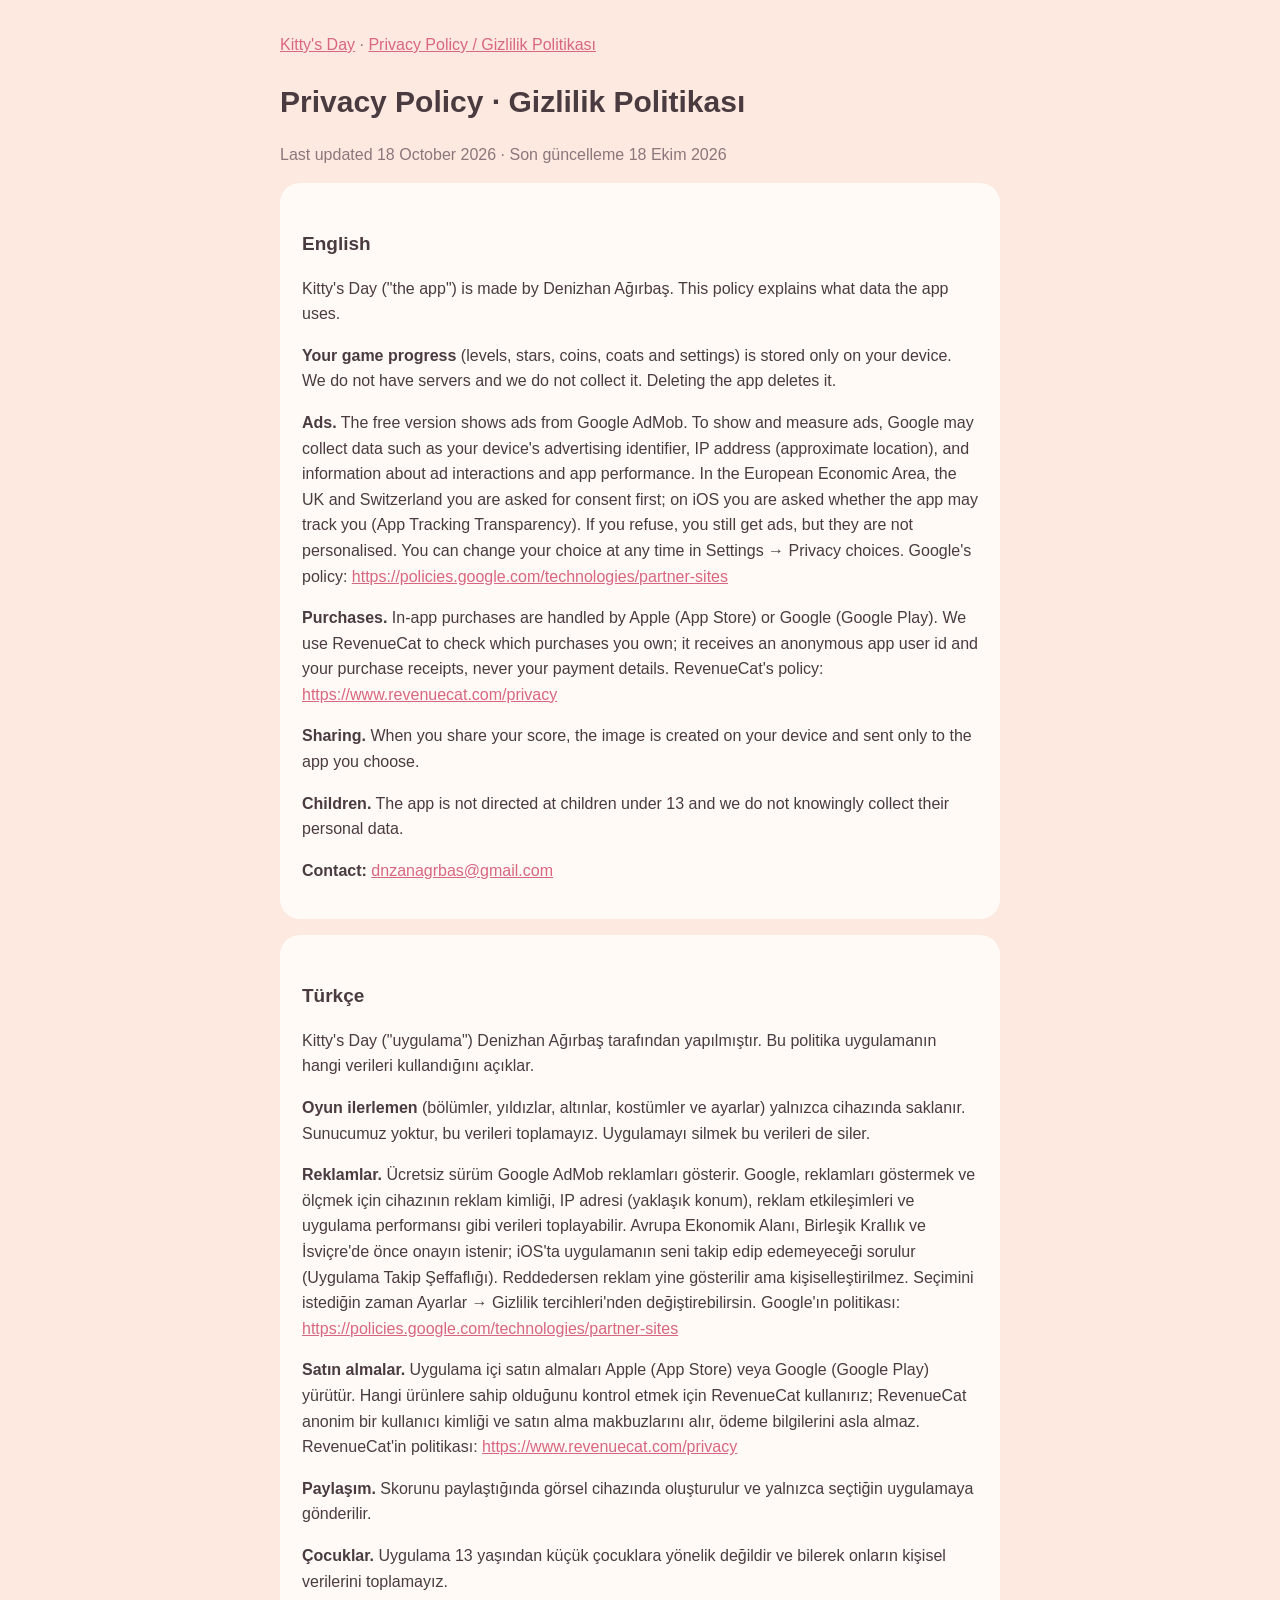
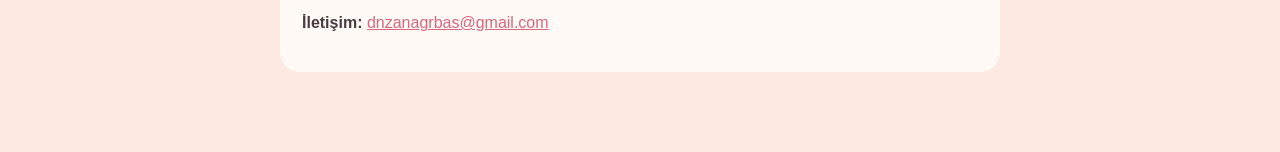
==== privacy.html @ 9539b6dd "Kitty's Day support and privacy policy" ====
<!doctype html>
<html lang="en"><head><meta charset="utf-8"><meta name="viewport" content="width=device-width, initial-scale=1">
<title>Kitty's Day Privacy Policy</title><link rel="stylesheet" href="style.css"></head>
<body><main><nav><a href="index.html">Kitty's Day</a> · <a href="privacy.html">Privacy Policy / Gizlilik Politikası</a></nav>
<h1>Privacy Policy · Gizlilik Politikası</h1>
<p class="muted">Last updated 18 October 2026 · Son güncelleme 18 Ekim 2026</p>
<div class="card" lang="en"><h2>English</h2><p>Kitty&#x27;s Day (&quot;the app&quot;) is made by Denizhan Ağırbaş. This policy explains what data the app uses.</p><p><strong>Your game progress</strong> (levels, stars, coins, coats and settings) is stored only on your device. We do not have servers and we do not collect it. Deleting the app deletes it.</p><p><strong>Ads.</strong> The free version shows ads from Google AdMob. To show and measure ads, Google may collect data such as your device&#x27;s advertising identifier, IP address (approximate location), and information about ad interactions and app performance. In the European Economic Area, the UK and Switzerland you are asked for consent first; on iOS you are asked whether the app may track you (App Tracking Transparency). If you refuse, you still get ads, but they are not personalised. You can change your choice at any time in Settings → Privacy choices. Google&#x27;s policy: <a href="https://policies.google.com/technologies/partner-sites">https://policies.google.com/technologies/partner-sites</a></p><p><strong>Purchases.</strong> In-app purchases are handled by Apple (App Store) or Google (Google Play). We use RevenueCat to check which purchases you own; it receives an anonymous app user id and your purchase receipts, never your payment details. RevenueCat&#x27;s policy: <a href="https://www.revenuecat.com/privacy">https://www.revenuecat.com/privacy</a></p><p><strong>Sharing.</strong> When you share your score, the image is created on your device and sent only to the app you choose.</p><p><strong>Children.</strong> The app is not directed at children under 13 and we do not knowingly collect their personal data.</p><p><strong>Contact:</strong> <a href="mailto:dnzanagrbas@gmail.com">dnzanagrbas@gmail.com</a></p></div>
<div class="card" lang="tr"><h2>Türkçe</h2><p>Kitty&#x27;s Day (&quot;uygulama&quot;) Denizhan Ağırbaş tarafından yapılmıştır. Bu politika uygulamanın hangi verileri kullandığını açıklar.</p><p><strong>Oyun ilerlemen</strong> (bölümler, yıldızlar, altınlar, kostümler ve ayarlar) yalnızca cihazında saklanır. Sunucumuz yoktur, bu verileri toplamayız. Uygulamayı silmek bu verileri de siler.</p><p><strong>Reklamlar.</strong> Ücretsiz sürüm Google AdMob reklamları gösterir. Google, reklamları göstermek ve ölçmek için cihazının reklam kimliği, IP adresi (yaklaşık konum), reklam etkileşimleri ve uygulama performansı gibi verileri toplayabilir. Avrupa Ekonomik Alanı, Birleşik Krallık ve İsviçre&#x27;de önce onayın istenir; iOS&#x27;ta uygulamanın seni takip edip edemeyeceği sorulur (Uygulama Takip Şeffaflığı). Reddedersen reklam yine gösterilir ama kişiselleştirilmez. Seçimini istediğin zaman Ayarlar → Gizlilik tercihleri&#x27;nden değiştirebilirsin. Google&#x27;ın politikası: <a href="https://policies.google.com/technologies/partner-sites">https://policies.google.com/technologies/partner-sites</a></p><p><strong>Satın almalar.</strong> Uygulama içi satın almaları Apple (App Store) veya Google (Google Play) yürütür. Hangi ürünlere sahip olduğunu kontrol etmek için RevenueCat kullanırız; RevenueCat anonim bir kullanıcı kimliği ve satın alma makbuzlarını alır, ödeme bilgilerini asla almaz. RevenueCat&#x27;in politikası: <a href="https://www.revenuecat.com/privacy">https://www.revenuecat.com/privacy</a></p><p><strong>Paylaşım.</strong> Skorunu paylaştığında görsel cihazında oluşturulur ve yalnızca seçtiğin uygulamaya gönderilir.</p><p><strong>Çocuklar.</strong> Uygulama 13 yaşından küçük çocuklara yönelik değildir ve bilerek onların kişisel verilerini toplamayız.</p><p><strong>İletişim:</strong> <a href="mailto:dnzanagrbas@gmail.com">dnzanagrbas@gmail.com</a></p></div>
</main></body></html>
---- style.css ----
:root{--bg:#fde9df;--card:#fffaf6;--fg:#4a3b40;--muted:#8a777c;--accent:#d9667f}
@media (prefers-color-scheme: dark){:root{--bg:#2a2024;--card:#352a2f;--fg:#f6e9e3;--muted:#bba9ad;--accent:#f39ab0}}
body{background:var(--bg);color:var(--fg);font:16px/1.6 ui-rounded,-apple-system,BlinkMacSystemFont,"Segoe UI",sans-serif;margin:0}
main{max-width:720px;margin:0 auto;padding:32px 16px 64px}
.card{background:var(--card);border-radius:20px;padding:20px 22px;margin:16px 0}
h1{font-size:30px;margin:0 0 6px}h2{font-size:19px;margin:26px 0 6px}
a{color:var(--accent)}nav{margin-bottom:20px;color:var(--muted)}.muted{color:var(--muted)}
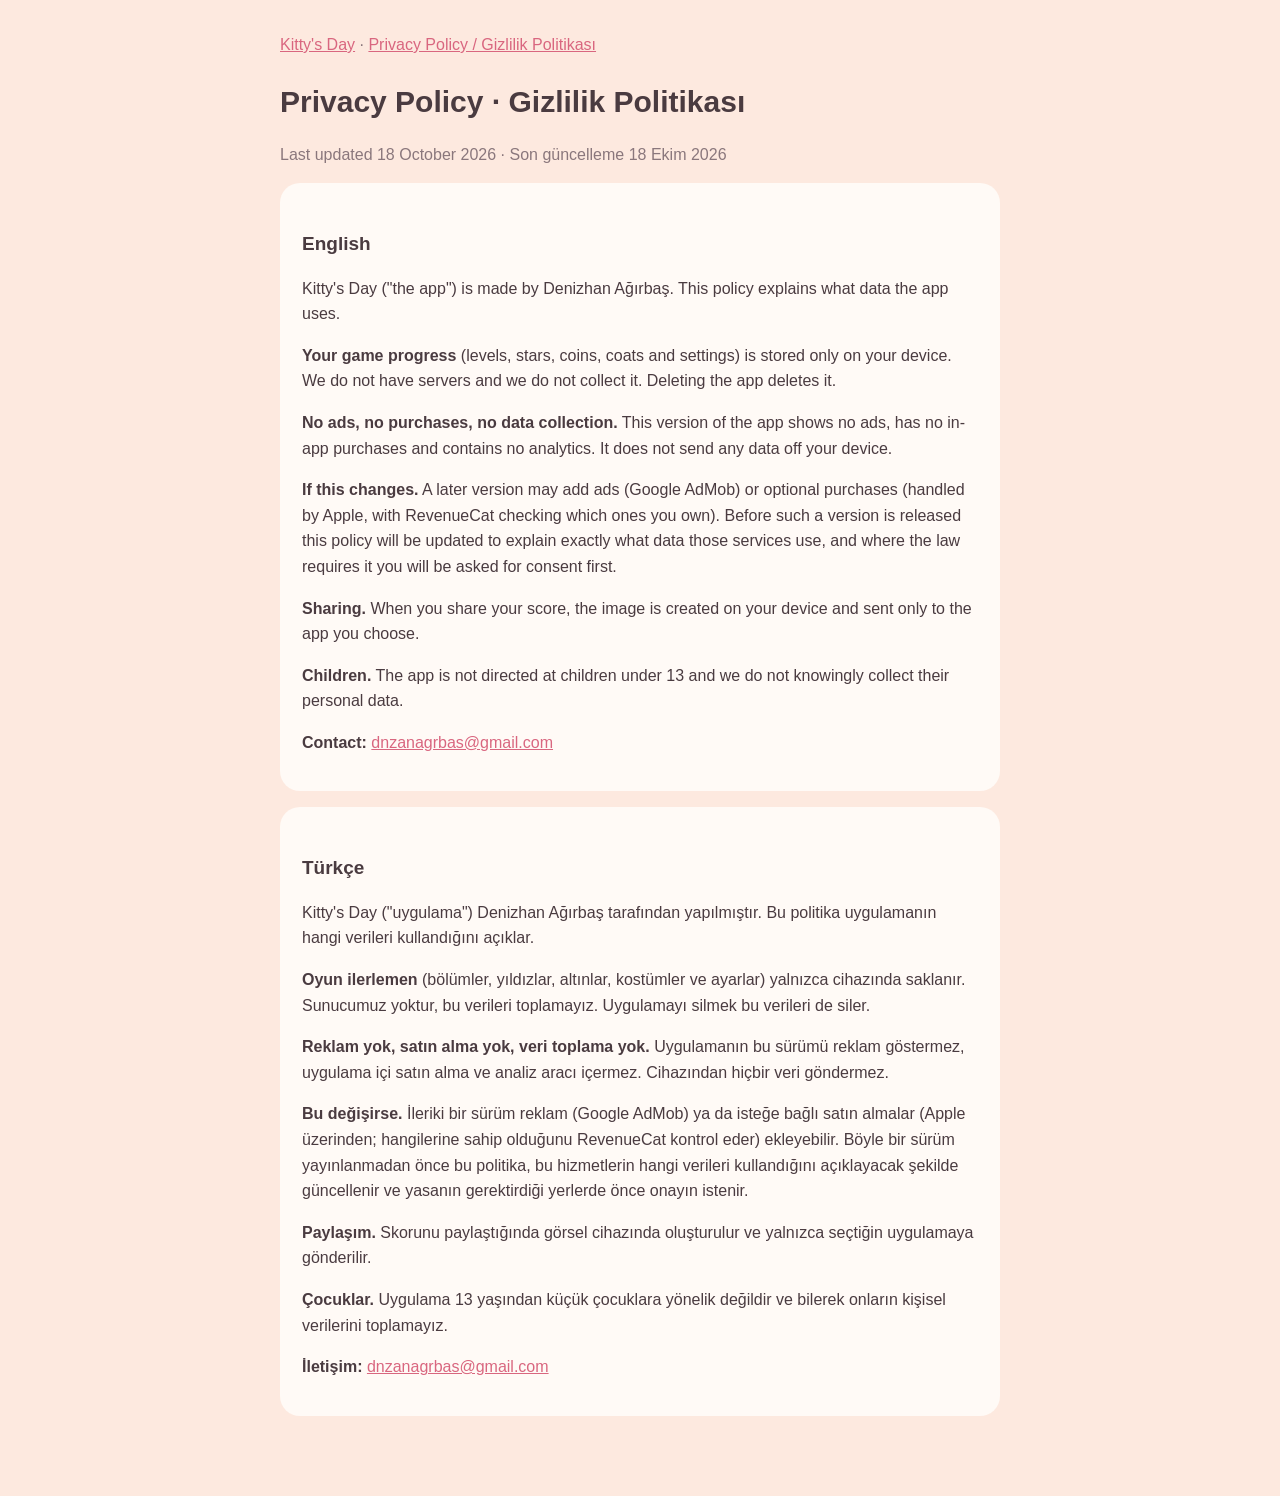
==== commit 6957a237: "Version 1.0: no ads, no purchases, no data collection" ====
--- a/privacy.html
+++ b/privacy.html
@@ -4,6 +4,6 @@
 <body><main><nav><a href="index.html">Kitty's Day</a> · <a href="privacy.html">Privacy Policy / Gizlilik Politikası</a></nav>
 <h1>Privacy Policy · Gizlilik Politikası</h1>
 <p class="muted">Last updated 18 October 2026 · Son güncelleme 18 Ekim 2026</p>
-<div class="card" lang="en"><h2>English</h2><p>Kitty&#x27;s Day (&quot;the app&quot;) is made by Denizhan Ağırbaş. This policy explains what data the app uses.</p><p><strong>Your game progress</strong> (levels, stars, coins, coats and settings) is stored only on your device. We do not have servers and we do not collect it. Deleting the app deletes it.</p><p><strong>Ads.</strong> The free version shows ads from Google AdMob. To show and measure ads, Google may collect data such as your device&#x27;s advertising identifier, IP address (approximate location), and information about ad interactions and app performance. In the European Economic Area, the UK and Switzerland you are asked for consent first; on iOS you are asked whether the app may track you (App Tracking Transparency). If you refuse, you still get ads, but they are not personalised. You can change your choice at any time in Settings → Privacy choices. Google&#x27;s policy: <a href="https://policies.google.com/technologies/partner-sites">https://policies.google.com/technologies/partner-sites</a></p><p><strong>Purchases.</strong> In-app purchases are handled by Apple (App Store) or Google (Google Play). We use RevenueCat to check which purchases you own; it receives an anonymous app user id and your purchase receipts, never your payment details. RevenueCat&#x27;s policy: <a href="https://www.revenuecat.com/privacy">https://www.revenuecat.com/privacy</a></p><p><strong>Sharing.</strong> When you share your score, the image is created on your device and sent only to the app you choose.</p><p><strong>Children.</strong> The app is not directed at children under 13 and we do not knowingly collect their personal data.</p><p><strong>Contact:</strong> <a href="mailto:dnzanagrbas@gmail.com">dnzanagrbas@gmail.com</a></p></div>
-<div class="card" lang="tr"><h2>Türkçe</h2><p>Kitty&#x27;s Day (&quot;uygulama&quot;) Denizhan Ağırbaş tarafından yapılmıştır. Bu politika uygulamanın hangi verileri kullandığını açıklar.</p><p><strong>Oyun ilerlemen</strong> (bölümler, yıldızlar, altınlar, kostümler ve ayarlar) yalnızca cihazında saklanır. Sunucumuz yoktur, bu verileri toplamayız. Uygulamayı silmek bu verileri de siler.</p><p><strong>Reklamlar.</strong> Ücretsiz sürüm Google AdMob reklamları gösterir. Google, reklamları göstermek ve ölçmek için cihazının reklam kimliği, IP adresi (yaklaşık konum), reklam etkileşimleri ve uygulama performansı gibi verileri toplayabilir. Avrupa Ekonomik Alanı, Birleşik Krallık ve İsviçre&#x27;de önce onayın istenir; iOS&#x27;ta uygulamanın seni takip edip edemeyeceği sorulur (Uygulama Takip Şeffaflığı). Reddedersen reklam yine gösterilir ama kişiselleştirilmez. Seçimini istediğin zaman Ayarlar → Gizlilik tercihleri&#x27;nden değiştirebilirsin. Google&#x27;ın politikası: <a href="https://policies.google.com/technologies/partner-sites">https://policies.google.com/technologies/partner-sites</a></p><p><strong>Satın almalar.</strong> Uygulama içi satın almaları Apple (App Store) veya Google (Google Play) yürütür. Hangi ürünlere sahip olduğunu kontrol etmek için RevenueCat kullanırız; RevenueCat anonim bir kullanıcı kimliği ve satın alma makbuzlarını alır, ödeme bilgilerini asla almaz. RevenueCat&#x27;in politikası: <a href="https://www.revenuecat.com/privacy">https://www.revenuecat.com/privacy</a></p><p><strong>Paylaşım.</strong> Skorunu paylaştığında görsel cihazında oluşturulur ve yalnızca seçtiğin uygulamaya gönderilir.</p><p><strong>Çocuklar.</strong> Uygulama 13 yaşından küçük çocuklara yönelik değildir ve bilerek onların kişisel verilerini toplamayız.</p><p><strong>İletişim:</strong> <a href="mailto:dnzanagrbas@gmail.com">dnzanagrbas@gmail.com</a></p></div>
+<div class="card" lang="en"><h2>English</h2><p>Kitty&#x27;s Day (&quot;the app&quot;) is made by Denizhan Ağırbaş. This policy explains what data the app uses.</p><p><strong>Your game progress</strong> (levels, stars, coins, coats and settings) is stored only on your device. We do not have servers and we do not collect it. Deleting the app deletes it.</p><p><strong>No ads, no purchases, no data collection.</strong> This version of the app shows no ads, has no in-app purchases and contains no analytics. It does not send any data off your device.</p><p><strong>If this changes.</strong> A later version may add ads (Google AdMob) or optional purchases (handled by Apple, with RevenueCat checking which ones you own). Before such a version is released this policy will be updated to explain exactly what data those services use, and where the law requires it you will be asked for consent first.</p><p><strong>Sharing.</strong> When you share your score, the image is created on your device and sent only to the app you choose.</p><p><strong>Children.</strong> The app is not directed at children under 13 and we do not knowingly collect their personal data.</p><p><strong>Contact:</strong> <a href="mailto:dnzanagrbas@gmail.com">dnzanagrbas@gmail.com</a></p></div>
+<div class="card" lang="tr"><h2>Türkçe</h2><p>Kitty&#x27;s Day (&quot;uygulama&quot;) Denizhan Ağırbaş tarafından yapılmıştır. Bu politika uygulamanın hangi verileri kullandığını açıklar.</p><p><strong>Oyun ilerlemen</strong> (bölümler, yıldızlar, altınlar, kostümler ve ayarlar) yalnızca cihazında saklanır. Sunucumuz yoktur, bu verileri toplamayız. Uygulamayı silmek bu verileri de siler.</p><p><strong>Reklam yok, satın alma yok, veri toplama yok.</strong> Uygulamanın bu sürümü reklam göstermez, uygulama içi satın alma ve analiz aracı içermez. Cihazından hiçbir veri göndermez.</p><p><strong>Bu değişirse.</strong> İleriki bir sürüm reklam (Google AdMob) ya da isteğe bağlı satın almalar (Apple üzerinden; hangilerine sahip olduğunu RevenueCat kontrol eder) ekleyebilir. Böyle bir sürüm yayınlanmadan önce bu politika, bu hizmetlerin hangi verileri kullandığını açıklayacak şekilde güncellenir ve yasanın gerektirdiği yerlerde önce onayın istenir.</p><p><strong>Paylaşım.</strong> Skorunu paylaştığında görsel cihazında oluşturulur ve yalnızca seçtiğin uygulamaya gönderilir.</p><p><strong>Çocuklar.</strong> Uygulama 13 yaşından küçük çocuklara yönelik değildir ve bilerek onların kişisel verilerini toplamayız.</p><p><strong>İletişim:</strong> <a href="mailto:dnzanagrbas@gmail.com">dnzanagrbas@gmail.com</a></p></div>
 </main></body></html>
